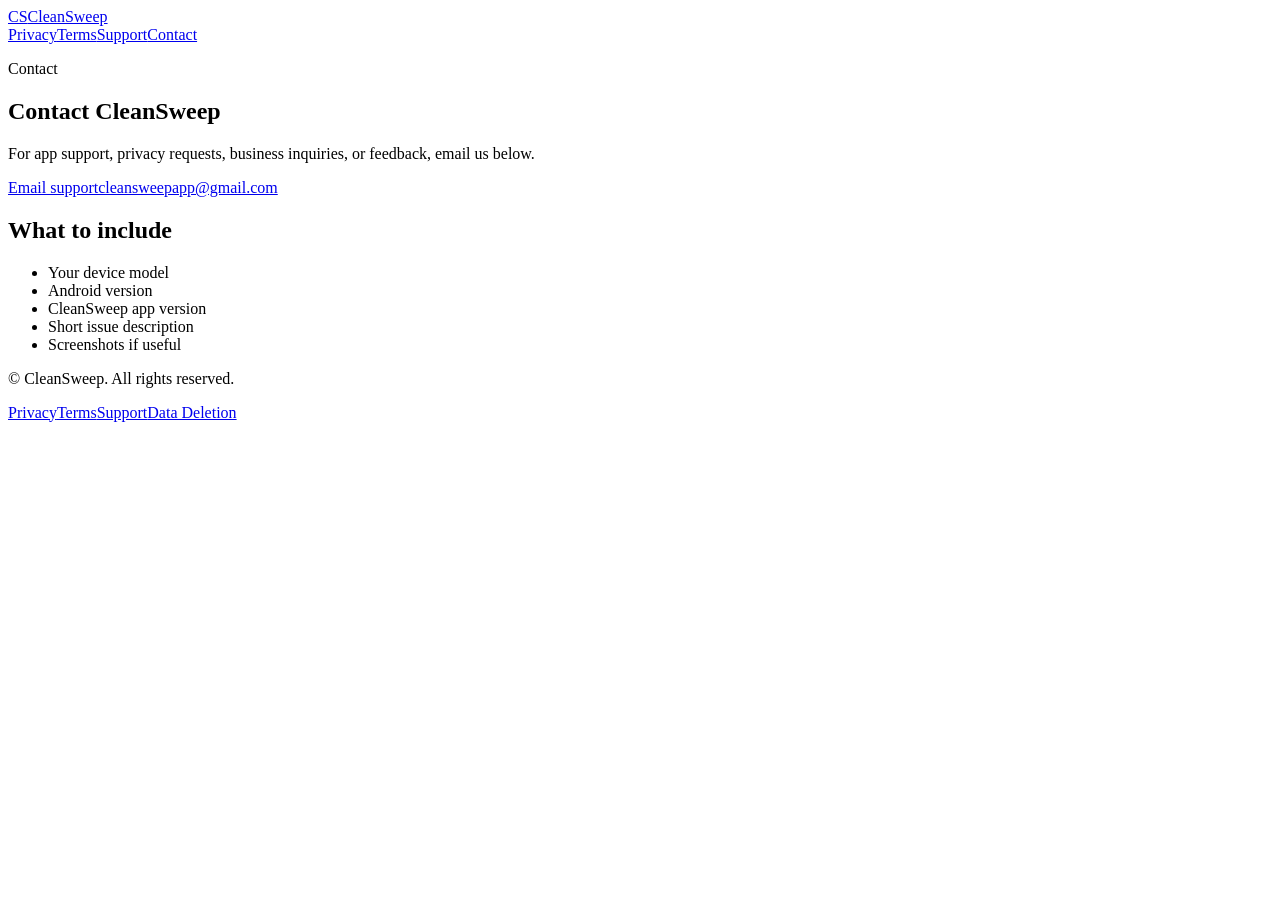
==== contact.html @ 6781fbac "Change support email in contact.html Updated support email address for contact inquiries." ====
<!doctype html><html lang="en"><head><meta charset="utf-8"/><meta name="viewport" content="width=device-width, initial-scale=1"/><title>Contact — CleanSweep</title><meta name="description" content="Contact CleanSweep support."/><link rel="icon" href="assets/favicon.svg" type="image/svg+xml"/><link rel="stylesheet" href="assets/styles.css"/></head><body><header class="site-header"><a class="brand" href="index.html"><span class="logo">CS</span><span>CleanSweep</span></a><nav class="nav"><a href="privacy.html">Privacy</a><a href="terms.html">Terms</a><a href="support.html">Support</a><a class="nav-cta" href="contact.html">Contact</a></nav></header><main class="content-page"><section class="page-hero"><p class="eyebrow">Contact</p><h1>Contact CleanSweep</h1><p>For app support, privacy requests, business inquiries, or feedback, email us below.</p><a class="button primary" href="supportcleansweepapp@gmail.com?subject=CleanSweep%20Support%20Request">Email supportcleansweepapp@gmail.com</a></section><section class="feature-card"><h2>What to include</h2><ul><li>Your device model</li><li>Android version</li><li>CleanSweep app version</li><li>Short issue description</li><li>Screenshots if useful</li></ul></section></main><footer class="site-footer"><p>© <span id="year"></span> CleanSweep. All rights reserved.</p><div><a href="privacy.html">Privacy</a><a href="terms.html">Terms</a><a href="support.html">Support</a><a href="delete-account.html">Data Deletion</a></div></footer><script src="assets/main.js"></script></body></html>
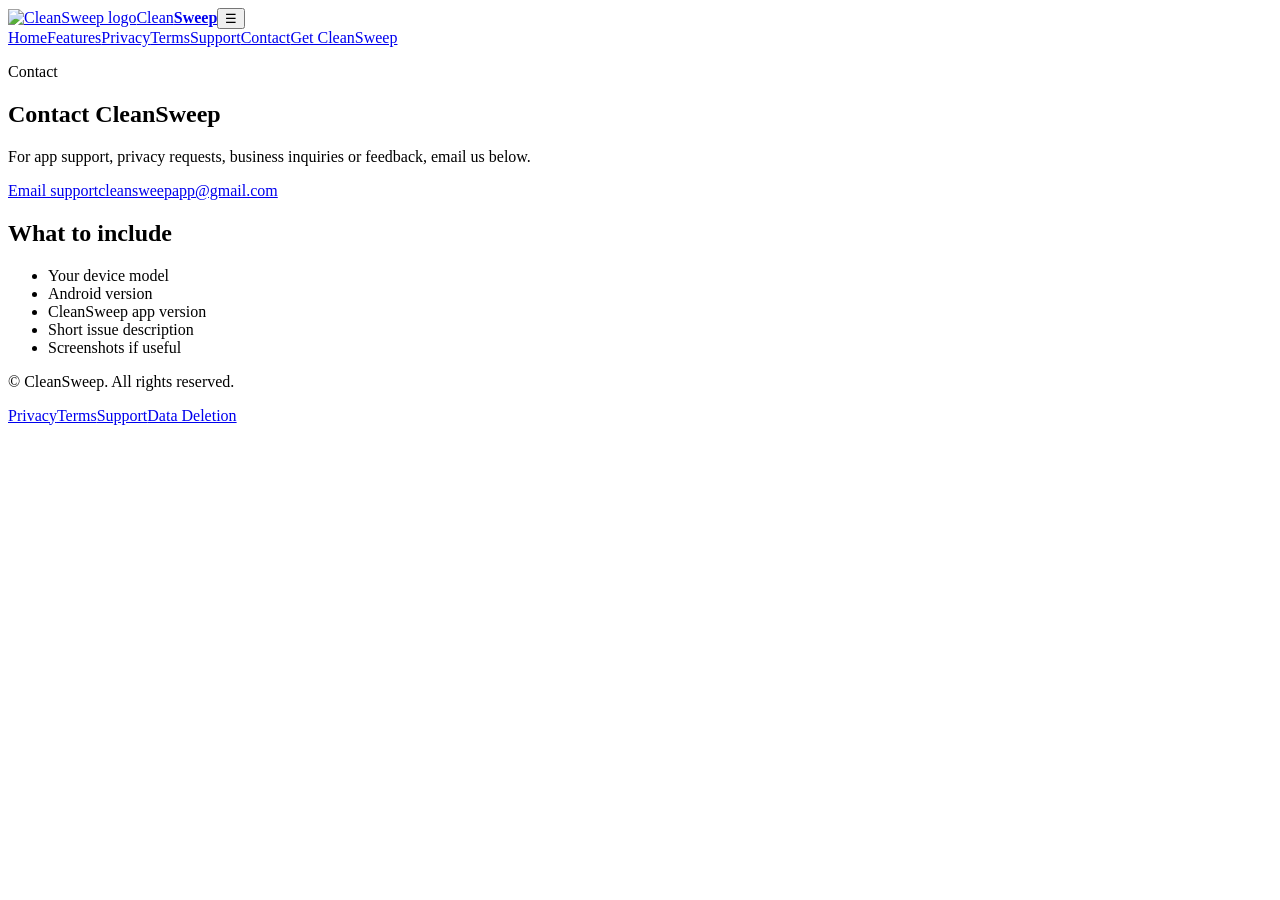
==== commit b05e1c2d: "Add files via upload" ====
--- a/contact.html
+++ b/contact.html
@@ -1 +1 @@
-<!doctype html><html lang="en"><head><meta charset="utf-8"/><meta name="viewport" content="width=device-width, initial-scale=1"/><title>Contact — CleanSweep</title><meta name="description" content="Contact CleanSweep support."/><link rel="icon" href="assets/favicon.svg" type="image/svg+xml"/><link rel="stylesheet" href="assets/styles.css"/></head><body><header class="site-header"><a class="brand" href="index.html"><span class="logo">CS</span><span>CleanSweep</span></a><nav class="nav"><a href="privacy.html">Privacy</a><a href="terms.html">Terms</a><a href="support.html">Support</a><a class="nav-cta" href="contact.html">Contact</a></nav></header><main class="content-page"><section class="page-hero"><p class="eyebrow">Contact</p><h1>Contact CleanSweep</h1><p>For app support, privacy requests, business inquiries, or feedback, email us below.</p><a class="button primary" href="supportcleansweepapp@gmail.com?subject=CleanSweep%20Support%20Request">Email supportcleansweepapp@gmail.com</a></section><section class="feature-card"><h2>What to include</h2><ul><li>Your device model</li><li>Android version</li><li>CleanSweep app version</li><li>Short issue description</li><li>Screenshots if useful</li></ul></section></main><footer class="site-footer"><p>© <span id="year"></span> CleanSweep. All rights reserved.</p><div><a href="privacy.html">Privacy</a><a href="terms.html">Terms</a><a href="support.html">Support</a><a href="delete-account.html">Data Deletion</a></div></footer><script src="assets/main.js"></script></body></html>
+<!doctype html><html lang="en"><head><meta charset="utf-8"><meta name="viewport" content="width=device-width,initial-scale=1"><title>Contact — CleanSweep</title><meta name="description" content="Contact CleanSweep support."><meta name="theme-color" content="#053b1f"><link rel="icon" href="assets/favicon.svg" type="image/svg+xml"><link rel="stylesheet" href="assets/styles.css"></head><body><header class="site-header"><a class="brand" href="index.html"><img src="assets/cleansweep-logo.png" alt="CleanSweep logo"><span>Clean<b>Sweep</b></span></a><button class="menu-button" aria-label="Open menu">☰</button><nav class="nav"><a href="index.html">Home</a><a href="index.html#features">Features</a><a href="privacy.html">Privacy</a><a href="terms.html">Terms</a><a href="support.html">Support</a><a href="contact.html">Contact</a><a class="nav-cta" href="support.html">Get CleanSweep</a></nav></header><main class="content-page"><section class="page-hero"><p class="eyebrow">Contact</p><h1>Contact CleanSweep</h1><p>For app support, privacy requests, business inquiries or feedback, email us below.</p><a class="button primary" href="mailto:supportcleansweepapp@gmail.com?subject=CleanSweep%20Support%20Request">Email supportcleansweepapp@gmail.com</a></section><section class="page-card"><h2>What to include</h2><ul><li>Your device model</li><li>Android version</li><li>CleanSweep app version</li><li>Short issue description</li><li>Screenshots if useful</li></ul></section></main><footer class="site-footer"><p>© <span id="year"></span> CleanSweep. All rights reserved.</p><div><a href="privacy.html">Privacy</a><a href="terms.html">Terms</a><a href="support.html">Support</a><a href="delete-account.html">Data Deletion</a></div></footer><script src="assets/main.js"></script></body></html>
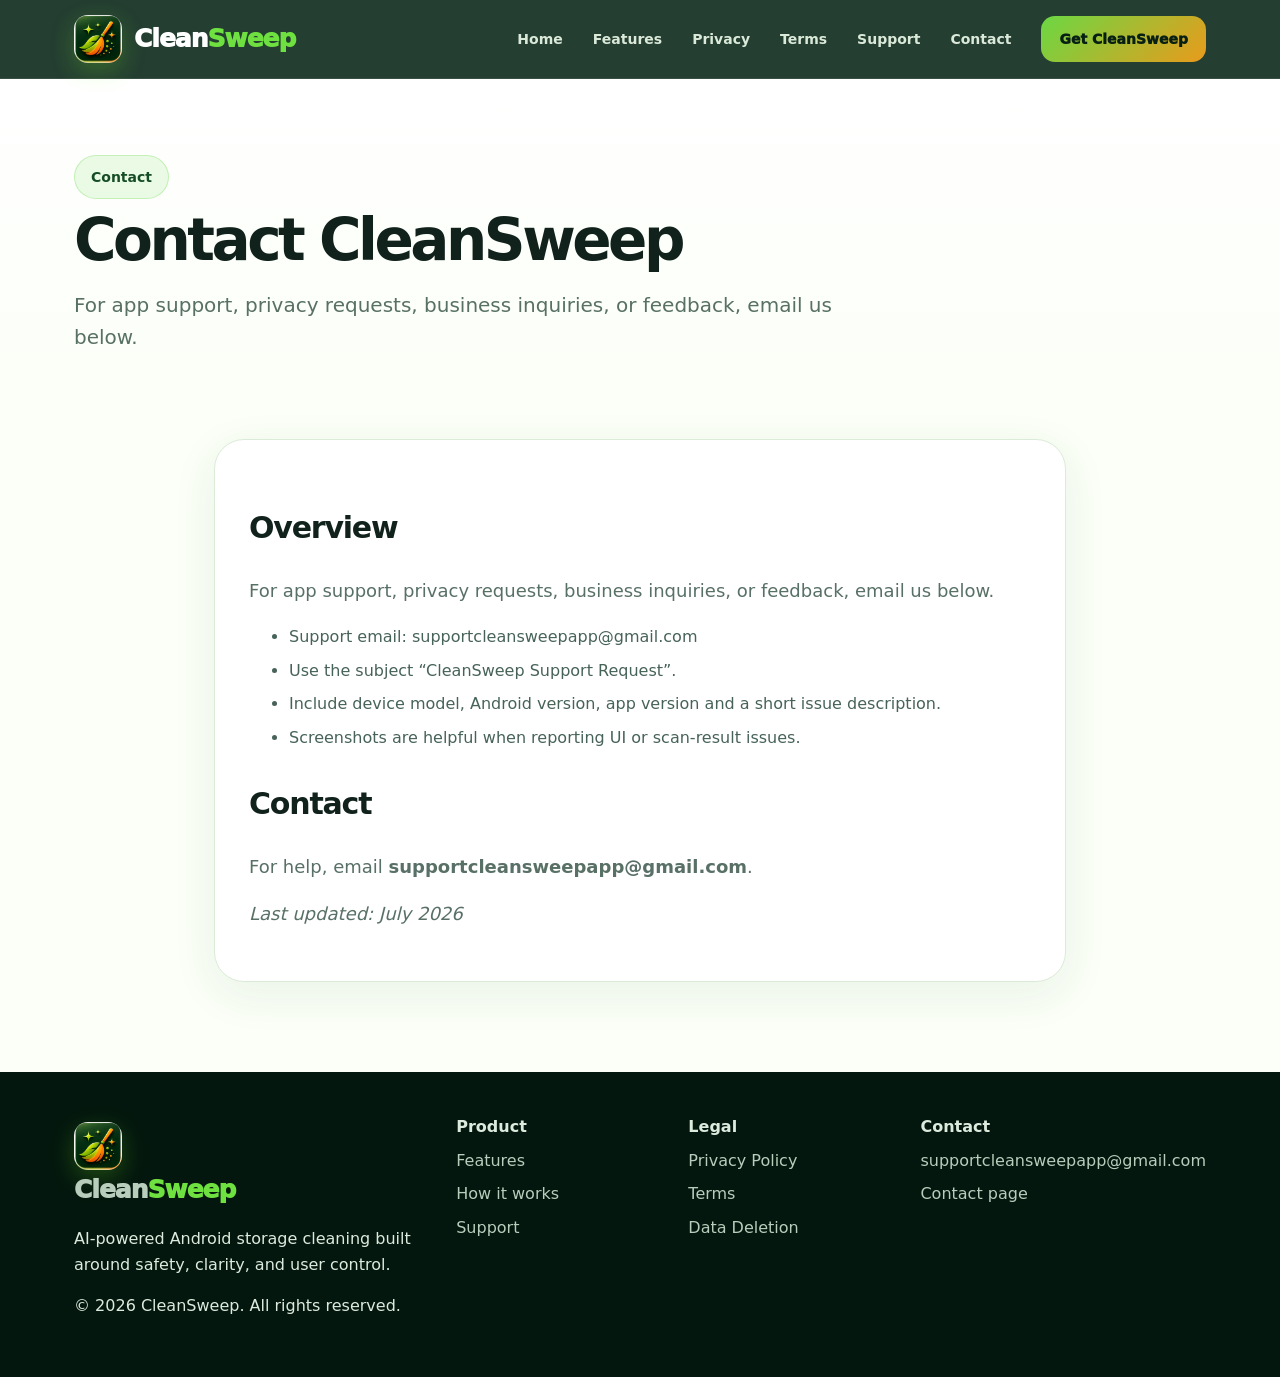
==== commit dd17bbba: "Add files via upload" ====
--- a/contact.html
+++ b/contact.html
@@ -1 +1 @@
-<!doctype html><html lang="en"><head><meta charset="utf-8"><meta name="viewport" content="width=device-width,initial-scale=1"><title>Contact — CleanSweep</title><meta name="description" content="Contact CleanSweep support."><meta name="theme-color" content="#053b1f"><link rel="icon" href="assets/favicon.svg" type="image/svg+xml"><link rel="stylesheet" href="assets/styles.css"></head><body><header class="site-header"><a class="brand" href="index.html"><img src="assets/cleansweep-logo.png" alt="CleanSweep logo"><span>Clean<b>Sweep</b></span></a><button class="menu-button" aria-label="Open menu">☰</button><nav class="nav"><a href="index.html">Home</a><a href="index.html#features">Features</a><a href="privacy.html">Privacy</a><a href="terms.html">Terms</a><a href="support.html">Support</a><a href="contact.html">Contact</a><a class="nav-cta" href="support.html">Get CleanSweep</a></nav></header><main class="content-page"><section class="page-hero"><p class="eyebrow">Contact</p><h1>Contact CleanSweep</h1><p>For app support, privacy requests, business inquiries or feedback, email us below.</p><a class="button primary" href="mailto:supportcleansweepapp@gmail.com?subject=CleanSweep%20Support%20Request">Email supportcleansweepapp@gmail.com</a></section><section class="page-card"><h2>What to include</h2><ul><li>Your device model</li><li>Android version</li><li>CleanSweep app version</li><li>Short issue description</li><li>Screenshots if useful</li></ul></section></main><footer class="site-footer"><p>© <span id="year"></span> CleanSweep. All rights reserved.</p><div><a href="privacy.html">Privacy</a><a href="terms.html">Terms</a><a href="support.html">Support</a><a href="delete-account.html">Data Deletion</a></div></footer><script src="assets/main.js"></script></body></html>+<!doctype html><html lang="en"><head><meta charset="utf-8"><meta name="viewport" content="width=device-width,initial-scale=1"><title>Contact CleanSweep — CleanSweep</title><meta name="description" content="For app support, privacy requests, business inquiries, or feedback, email us below."><link rel="icon" href="assets/favicon.svg"><link rel="stylesheet" href="assets/styles.css"></head><body><header class="site-header"><div class="wrap nav"><a class="brand" href="index.html"><img src="assets/cleansweep-logo.png" alt="CleanSweep logo"><span>Clean<span>Sweep</span></span></a><nav class="nav-links"><a href="index.html">Home</a><a href="index.html#features">Features</a><a href="privacy.html">Privacy</a><a href="terms.html">Terms</a><a href="support.html">Support</a><a href="contact.html">Contact</a><a class="nav-cta" href="contact.html">Get CleanSweep</a></nav><button class="menu" aria-label="Menu">☰</button></div></header><main><section class="page-hero"><div class="wrap"><span class="pill">Contact</span><h1 class="page-title">Contact CleanSweep</h1><p class="lead" style="max-width:760px;color:#587065;font-size:20px">For app support, privacy requests, business inquiries, or feedback, email us below.</p></div></section><section class="content"><div class="content-card"><h2>Overview</h2><p>For app support, privacy requests, business inquiries, or feedback, email us below.</p><ul><li>Support email: supportcleansweepapp@gmail.com</li><li>Use the subject “CleanSweep Support Request”.</li><li>Include device model, Android version, app version and a short issue description.</li><li>Screenshots are helpful when reporting UI or scan-result issues.</li></ul><h2>Contact</h2><p>For help, email <a href="mailto:supportcleansweepapp@gmail.com?subject=CleanSweep%20Support%20Request"><b>supportcleansweepapp@gmail.com</b></a>.</p><p><em>Last updated: July 2026</em></p></div></section></main><footer class="footer"><div class="wrap footer-grid"><div><a class="brand" href="index.html"><img src="assets/cleansweep-logo.png" alt="CleanSweep logo"><span>Clean<span>Sweep</span></span></a><p>AI-powered Android storage cleaning built around safety, clarity, and user control.</p><p>© <span id="year"></span> CleanSweep. All rights reserved.</p></div><div><b>Product</b><a href="index.html#features">Features</a><a href="index.html#how">How it works</a><a href="support.html">Support</a></div><div><b>Legal</b><a href="privacy.html">Privacy Policy</a><a href="terms.html">Terms</a><a href="delete-account.html">Data Deletion</a></div><div><b>Contact</b><a href="mailto:supportcleansweepapp@gmail.com">supportcleansweepapp@gmail.com</a><a href="contact.html">Contact page</a></div></div></footer><script src="assets/main.js"></script></body></html>
--- a/assets/styles.css
+++ b/assets/styles.css
@@ -0,0 +1,11 @@
+
+:root{
+  --bg:#fbfff7; --text:#10221b; --muted:#587065; --dark:#062416; --dark2:#0b3b21;
+  --green:#5bd33b; --green2:#a7f20c; --orange:#ff9f18; --orange2:#ff6b00;
+  --card:#ffffff; --line:#dcebd8; --shadow:0 22px 70px rgba(3,45,24,.15);
+  --radius:28px; --max:1180px;
+}
+*{box-sizing:border-box} html{scroll-behavior:smooth} body{margin:0;font-family:Inter,system-ui,-apple-system,Segoe UI,Roboto,Arial,sans-serif;background:var(--bg);color:var(--text);line-height:1.6;overflow-x:hidden}
+a{color:inherit;text-decoration:none} img{max-width:100%;display:block}.wrap{max-width:var(--max);margin:auto;padding:0 24px}.pill{display:inline-flex;gap:8px;align-items:center;padding:10px 16px;border:1px solid rgba(91,211,59,.28);background:rgba(91,211,59,.12);border-radius:999px;font-weight:800;color:#174d26;font-size:14px}.gradient-text{background:linear-gradient(90deg,#20a936,#ff9f18);-webkit-background-clip:text;background-clip:text;color:transparent}.btn{display:inline-flex;align-items:center;justify-content:center;gap:10px;border-radius:18px;padding:15px 22px;font-weight:900;border:1px solid transparent;box-shadow:0 14px 28px rgba(12,84,38,.12);transition:.25s}.btn:hover{transform:translateY(-2px)}.btn.primary{background:linear-gradient(135deg,var(--green),var(--orange));color:#061d11}.btn.secondary{background:#fff;color:#10221b;border-color:#bfe7bd}.btn.dark{background:#092817;color:white}.site-header{position:sticky;top:0;z-index:50;background:rgba(6,36,22,.88);backdrop-filter:blur(18px);border-bottom:1px solid rgba(255,255,255,.09)}.nav{height:78px;display:flex;align-items:center;justify-content:space-between}.brand{display:flex;align-items:center;gap:12px;color:#fff;font-size:25px;font-weight:950;letter-spacing:-.04em}.brand img{width:48px;height:48px;border-radius:14px;box-shadow:0 8px 24px rgba(123,255,30,.22)}.brand span span{color:#6ee03f}.nav-links{display:flex;gap:30px;align-items:center;color:#eefbea;font-weight:800;font-size:14px}.nav-links a{opacity:.9}.nav-links a:hover{color:#9aff34}.nav-cta{padding:12px 18px;border-radius:14px;background:linear-gradient(135deg,#74e947,#ffa51b);color:#061d11!important;font-weight:950}.menu{display:none;background:transparent;border:0;color:white;font-size:28px}.hero{position:relative;min-height:760px;padding:78px 0 52px;background:radial-gradient(circle at 80% 12%,rgba(91,211,59,.23),transparent 34%),radial-gradient(circle at 0 22%,rgba(255,159,24,.18),transparent 26%),linear-gradient(180deg,#fff 0%,#fbfff7 72%);overflow:hidden}.hero:before{content:"";position:absolute;inset:auto -10% -210px -10%;height:330px;background:linear-gradient(135deg,rgba(91,211,59,.16),rgba(255,159,24,.18));border-radius:50% 50% 0 0;transform:rotate(-3deg)}.hero-grid{position:relative;display:grid;grid-template-columns:1.04fr .96fr;gap:48px;align-items:center}.hero h1{font-size:72px;line-height:.95;margin:20px 0 22px;letter-spacing:-.07em}.hero p.lead{font-size:21px;color:#31493f;max-width:590px;margin:0 0 26px}.hero-actions{display:flex;gap:14px;flex-wrap:wrap;margin:26px 0}.trust{display:flex;gap:16px;flex-wrap:wrap;margin-top:24px;color:#39584b;font-weight:750}.trust span{display:flex;gap:8px;align-items:center}.phone-stage{position:relative;min-height:590px}.blob{position:absolute;right:-70px;top:30px;width:520px;height:520px;background:radial-gradient(circle,#dcffb1 0,#efffe5 46%,transparent 70%);border-radius:50%}.spark{position:absolute;font-size:48px;filter:drop-shadow(0 9px 18px rgba(255,159,24,.28));animation:float 4s ease-in-out infinite}.s1{left:5%;top:15%}.s2{right:5%;top:56%;animation-delay:1s}.s3{left:2%;bottom:16%;font-size:30px;animation-delay:2s}.phone{position:relative;margin:auto;width:335px;border:13px solid #111;border-radius:52px;background:#061b12;box-shadow:0 35px 90px rgba(0,0,0,.35);padding:22px;transform:rotate(6deg)}.phone:before{content:"";position:absolute;left:50%;top:0;transform:translateX(-50%);width:120px;height:28px;background:#111;border-radius:0 0 18px 18px}.phone-ui{border-radius:34px;background:linear-gradient(180deg,#08331e,#061d12);padding:25px 18px 22px;color:white;min-height:545px;overflow:hidden}.phone-top{display:flex;justify-content:space-between;align-items:center;font-weight:950;margin-bottom:26px}.ring{width:205px;height:205px;margin:0 auto 24px;border-radius:50%;display:grid;place-items:center;background:conic-gradient(#86ef3e 0 210deg,#ff9f18 210deg 310deg,rgba(255,255,255,.11) 310deg);box-shadow:inset 0 0 0 18px rgba(255,255,255,.07)}.ring-inner{width:144px;height:144px;border-radius:50%;background:#071f14;display:grid;place-items:center;text-align:center}.ring strong{font-size:43px;letter-spacing:-.05em}.scan-card{background:rgba(255,255,255,.08);border:1px solid rgba(255,255,255,.1);border-radius:22px;padding:16px;margin-top:14px}.mini-row{display:flex;justify-content:space-between;border-bottom:1px solid rgba(255,255,255,.08);padding:10px 0;font-size:13px}.mini-row:last-child{border-bottom:0}.stats-strip{position:relative;margin-top:-28px}.stats{display:grid;grid-template-columns:repeat(4,1fr);gap:18px;background:white;border:1px solid var(--line);border-radius:32px;padding:24px;box-shadow:var(--shadow)}.stat h3{font-size:34px;margin:0;letter-spacing:-.04em}.stat p{margin:3px 0 0;color:var(--muted);font-weight:700}.section{padding:86px 0}.section-head{text-align:center;max-width:760px;margin:0 auto 46px}.eyebrow{color:#1da638;text-transform:uppercase;letter-spacing:.16em;font-size:12px;font-weight:950}.section h2{font-size:48px;line-height:1.05;letter-spacing:-.055em;margin:8px 0 16px}.section-head p,.content p{color:#587065;font-size:18px}.features{display:grid;grid-template-columns:repeat(3,1fr);gap:20px}.card{background:rgba(255,255,255,.88);border:1px solid var(--line);border-radius:var(--radius);padding:28px;box-shadow:0 12px 45px rgba(23,84,42,.08);transition:.25s}.card:hover{transform:translateY(-5px);box-shadow:var(--shadow)}.icon{width:54px;height:54px;display:grid;place-items:center;border-radius:18px;background:linear-gradient(135deg,var(--green),var(--orange));font-size:25px;margin-bottom:18px}.card h3{margin:0 0 8px;font-size:22px;letter-spacing:-.03em}.card p{margin:0;color:var(--muted)}.showcase{background:linear-gradient(135deg,#062416,#0b3b21);color:white;border-radius:40px;padding:52px;display:grid;grid-template-columns:.9fr 1.1fr;gap:28px;align-items:center;box-shadow:var(--shadow);overflow:hidden}.showcase p{color:#d9f5df}.logo-tile{width:150px;border-radius:36px;box-shadow:0 22px 55px rgba(115,255,40,.22);margin-bottom:24px}.mock-results{background:rgba(255,255,255,.08);border:1px solid rgba(255,255,255,.12);border-radius:32px;padding:22px}.result-row{display:flex;align-items:center;justify-content:space-between;background:rgba(255,255,255,.07);border-radius:18px;padding:16px 18px;margin:12px 0}.result-row b{color:#fff}.safe{display:grid;grid-template-columns:1fr 1fr;gap:24px;align-items:center}.checklist{display:grid;gap:12px}.check{display:flex;gap:12px;align-items:flex-start;background:#fff;border:1px solid var(--line);border-radius:20px;padding:15px 17px;font-weight:780;color:#214638}.steps{display:grid;grid-template-columns:repeat(3,1fr);gap:20px;counter-reset:step}.step{position:relative}.step:before{counter-increment:step;content:counter(step);position:absolute;right:22px;top:22px;width:40px;height:40px;border-radius:50%;background:#0d3a22;color:#a7f20c;display:grid;place-items:center;font-weight:950}.reviews{display:grid;grid-template-columns:1.2fr .8fr;gap:22px}.quote{font-size:24px;font-weight:850;letter-spacing:-.03em;color:#163526}.faq{max-width:880px;margin:auto;display:grid;gap:14px}.faq details{background:#fff;border:1px solid var(--line);border-radius:20px;padding:18px 22px;box-shadow:0 10px 35px rgba(23,84,42,.06)}.faq summary{cursor:pointer;font-weight:900;font-size:18px}.faq p{color:var(--muted)}.cta{padding:76px 0;background:radial-gradient(circle at 22% 0,rgba(255,159,24,.22),transparent 30%),linear-gradient(135deg,#082516,#0b3b21);color:white;text-align:center}.cta h2{font-size:52px;letter-spacing:-.055em;margin:0 0 16px}.cta p{color:#ddf6df;font-size:19px}.footer{background:#04170e;color:#dcebdd;padding:42px 0}.footer-grid{display:grid;grid-template-columns:1.2fr repeat(3,.7fr);gap:22px}.footer a{display:block;color:#b9cdbc;margin:8px 0}.page-hero{padding:76px 0 38px;background:linear-gradient(180deg,#fff,#fbfff7)}.page-title{font-size:58px;letter-spacing:-.06em;line-height:1;margin:12px 0}.content{max-width:900px;margin:auto;padding:28px 24px 90px}.content-card{background:#fff;border:1px solid var(--line);border-radius:30px;padding:34px;box-shadow:0 12px 45px rgba(23,84,42,.08)}.content h2{font-size:30px;margin-top:30px;letter-spacing:-.04em}.content li{margin:8px 0;color:#476358}.contact-grid{display:grid;grid-template-columns:1fr 1fr;gap:20px}.form-note{background:linear-gradient(135deg,rgba(91,211,59,.12),rgba(255,159,24,.12));border:1px solid var(--line);border-radius:24px;padding:22px}
+@keyframes float{0%,100%{transform:translateY(0)}50%{transform:translateY(-14px)}}
+@media(max-width:900px){.nav-links{display:none}.menu{display:block}.nav.open .nav-links{display:flex;position:absolute;left:16px;right:16px;top:86px;background:#062416;border-radius:22px;padding:20px;flex-direction:column;align-items:flex-start}.hero-grid,.showcase,.safe,.reviews,.contact-grid{grid-template-columns:1fr}.hero h1{font-size:54px}.phone-stage{min-height:560px}.stats,.features,.steps,.footer-grid{grid-template-columns:1fr}.section h2,.cta h2{font-size:38px}.showcase{padding:30px}.page-title{font-size:42px}}
